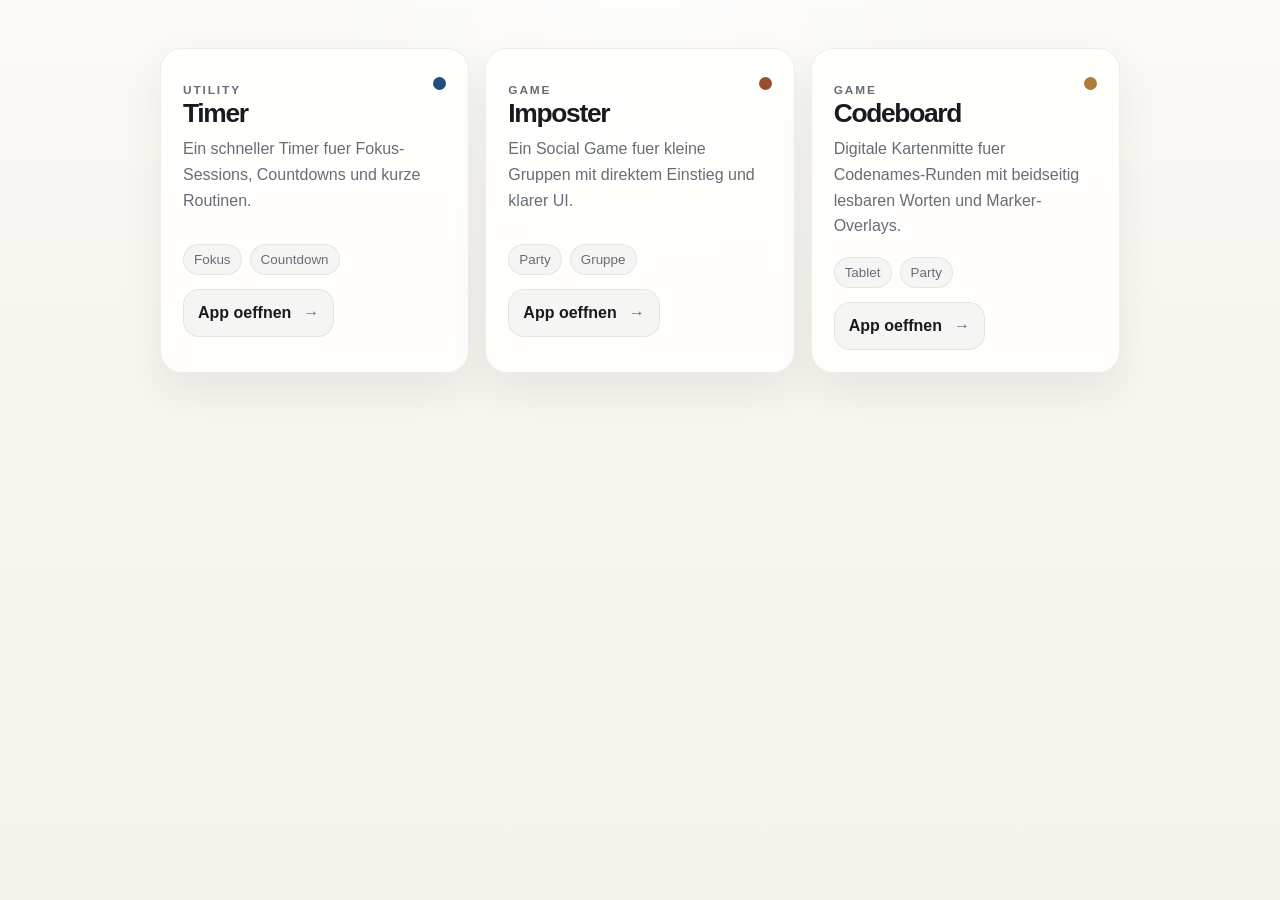
==== index.html @ 5695312e "Add Codeboard Codenames companion app" ====
<!doctype html>
<html lang="de">
<head>
  <meta charset="utf-8">
  <meta name="viewport" content="width=device-width, initial-scale=1">
  <meta name="theme-color" content="#171a1f">
  <title>html-apps</title>
  <style>
    :root {
      color-scheme: light;
      --bg: #f5f2ec;
      --surface-strong: rgba(255, 255, 253, 0.88);
      --line: rgba(23, 26, 31, 0.07);
      --ink: #171a1f;
      --muted: #666d78;
      --shadow: 0 18px 40px rgba(43, 35, 30, 0.08);
    }

    * {
      box-sizing: border-box;
    }

    html {
      scroll-behavior: smooth;
    }

    body {
      margin: 0;
      min-height: 100vh;
      font-family: "Avenir Next", "Helvetica Neue", "Segoe UI", sans-serif;
      color: var(--ink);
      background:
        radial-gradient(circle at top, rgba(255, 255, 255, 0.72), transparent 30%),
        linear-gradient(180deg, #faf8f4, var(--bg));
    }

    body::before {
      content: "";
      position: fixed;
      inset: 0;
      pointer-events: none;
      background: linear-gradient(180deg, rgba(255, 255, 255, 0.34), transparent 28%);
    }

    a {
      color: inherit;
      text-decoration: none;
    }

    .page {
      width: min(960px, calc(100% - 32px));
      margin: 0 auto;
      padding: 48px 0 56px;
      position: relative;
      z-index: 1;
    }

    .app-grid {
      display: grid;
      grid-template-columns: repeat(auto-fit, minmax(260px, 1fr));
      gap: 16px;
    }

    .app-card {
      --accent: #171a1f;
      display: grid;
      gap: 18px;
      min-height: 220px;
      padding: 22px;
      border-radius: 22px;
      border: 1px solid var(--line);
      background: var(--surface-strong);
      backdrop-filter: blur(10px);
      box-shadow: var(--shadow);
      transition: transform 160ms ease, box-shadow 160ms ease, border-color 160ms ease;
    }

    .app-card:hover {
      transform: translateY(-3px);
      border-color: rgba(23, 26, 31, 0.14);
      box-shadow: 0 24px 46px rgba(43, 35, 30, 0.12);
    }

    .card-top {
      display: flex;
      align-items: flex-start;
      justify-content: space-between;
      gap: 16px;
    }

    .app-mark {
      width: 13px;
      height: 13px;
      margin-top: 6px;
      border-radius: 50%;
      background: var(--accent);
      box-shadow: 0 0 0 8px rgba(255, 255, 255, 0.74);
      flex-shrink: 0;
    }

    .app-type {
      margin: 0 0 8px;
      font-size: 0.74rem;
      font-weight: 800;
      letter-spacing: 0.16em;
      text-transform: uppercase;
      color: var(--muted);
    }

    .app-card h3 {
      margin: 0;
      font-size: 1.65rem;
      line-height: 1;
      letter-spacing: -0.05em;
    }

    .app-card p {
      margin: 10px 0 0;
      color: var(--muted);
      line-height: 1.6;
    }

    .tag-row {
      display: flex;
      gap: 8px;
      flex-wrap: wrap;
    }

    .tag {
      display: inline-flex;
      padding: 7px 10px;
      border-radius: 999px;
      background: rgba(23, 26, 31, 0.04);
      border: 1px solid rgba(23, 26, 31, 0.07);
      color: var(--muted);
      font-size: 0.84rem;
    }

    .app-link {
      display: inline-flex;
      align-items: center;
      justify-content: space-between;
      gap: 12px;
      margin-top: 14px;
      min-height: 48px;
      padding: 0 14px;
      border-radius: 16px;
      background: rgba(23, 26, 31, 0.04);
      border: 1px solid rgba(23, 26, 31, 0.07);
      font-weight: 700;
    }

    .app-link span:last-child {
      color: var(--muted);
    }

    @media (max-width: 640px) {
      .page {
        width: min(960px, calc(100% - 20px));
        padding-top: 20px;
      }

      .app-card {
        padding: 18px;
        border-radius: 20px;
      }
    }

    @media (prefers-reduced-motion: reduce) {
      *,
      *::before,
      *::after {
        animation: none !important;
        transition: none !important;
        scroll-behavior: auto !important;
      }
    }
  </style>
</head>
<body>
  <main class="page">
    <div id="appGrid" class="app-grid" aria-label="Programme"></div>
  </main>

  <script>
    // Neue Apps hier ergaenzen.
    const apps = [
      {
        name: "Timer",
        type: "Utility",
        href: "./Timer/",
        description: "Ein schneller Timer fuer Fokus-Sessions, Countdowns und kurze Routinen.",
        tags: ["Fokus", "Countdown"],
        accent: "#1f4f7a"
      },
      {
        name: "Imposter",
        type: "Game",
        href: "./Imposter/",
        description: "Ein Social Game fuer kleine Gruppen mit direktem Einstieg und klarer UI.",
        tags: ["Party", "Gruppe"],
        accent: "#9a4e2f"
      },
      {
        name: "Codeboard",
        type: "Game",
        href: "./Codeboard/",
        description: "Digitale Kartenmitte fuer Codenames-Runden mit beidseitig lesbaren Worten und Marker-Overlays.",
        tags: ["Tablet", "Party"],
        accent: "#b07a3a"
      }
    ];

    const appGrid = document.getElementById("appGrid");
    appGrid.innerHTML = apps.map((app) => `
      <article class="app-card" style="--accent: ${app.accent};">
        <div>
          <div class="card-top">
            <div>
              <p class="app-type">${app.type}</p>
              <h3>${app.name}</h3>
            </div>
            <span class="app-mark" aria-hidden="true"></span>
          </div>
          <p>${app.description}</p>
        </div>
        <div>
          <div class="tag-row">
            ${app.tags.map((tag) => `<span class="tag">${tag}</span>`).join("")}
          </div>
          <a class="app-link" href="${app.href}">
            <span>App oeffnen</span>
            <span>→</span>
          </a>
        </div>
      </article>
    `).join("");
  </script>
</body>
</html>
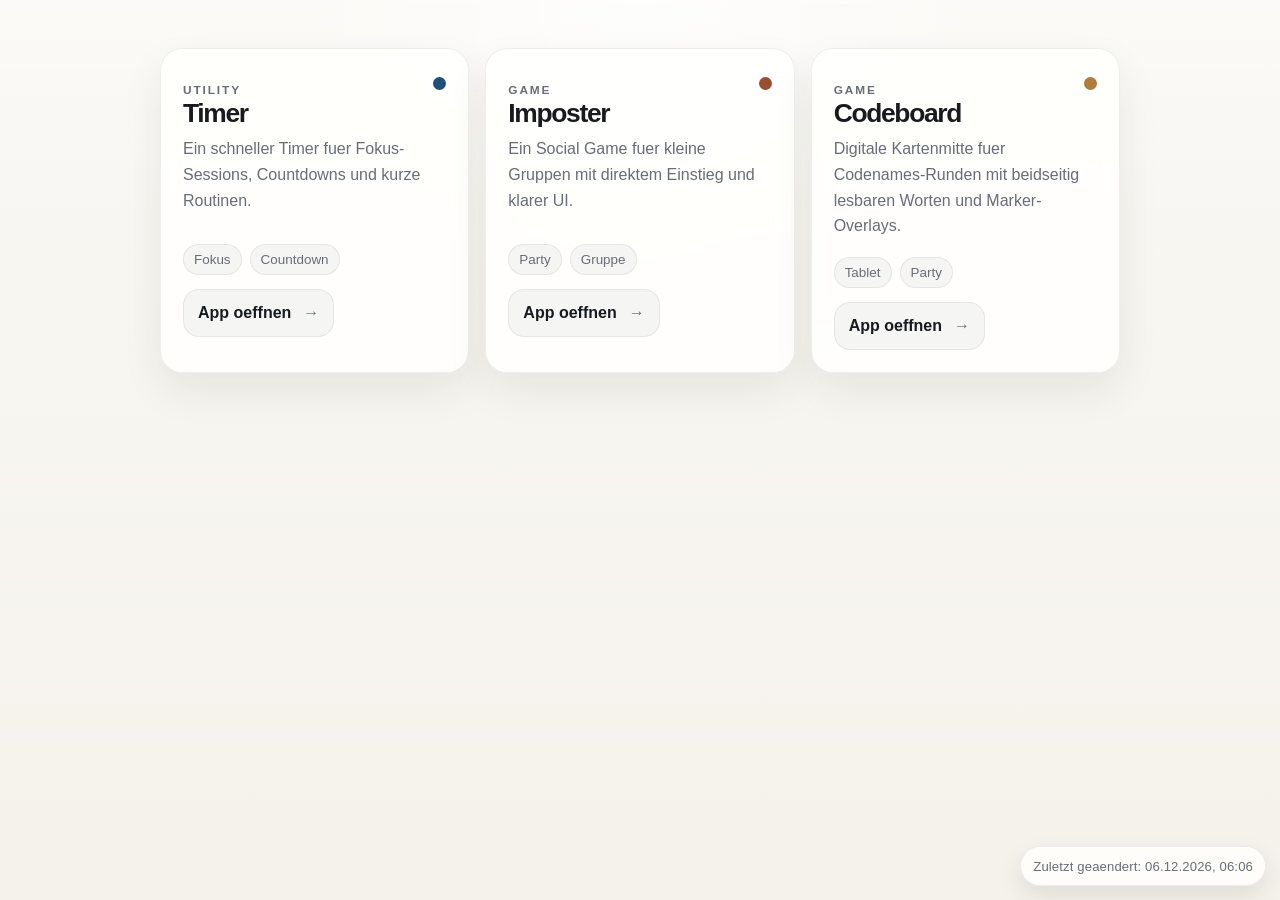
==== commit 8f561feb: "Refine Codeboard cards and show last update on home page" ====
--- a/index.html
+++ b/index.html
@@ -154,6 +154,25 @@
       color: var(--muted);
     }
 
+    .page-stamp {
+      position: fixed;
+      right: 14px;
+      bottom: 14px;
+      z-index: 2;
+      display: inline-flex;
+      align-items: center;
+      min-height: 40px;
+      padding: 9px 12px;
+      border-radius: 999px;
+      border: 1px solid rgba(23, 26, 31, 0.08);
+      background: rgba(255, 255, 253, 0.84);
+      backdrop-filter: blur(10px);
+      box-shadow: 0 10px 24px rgba(43, 35, 30, 0.1);
+      color: var(--muted);
+      font-size: 0.82rem;
+      letter-spacing: 0.01em;
+    }
+
     @media (max-width: 640px) {
       .page {
         width: min(960px, calc(100% - 20px));
@@ -163,6 +182,15 @@
       .app-card {
         padding: 18px;
         border-radius: 20px;
+      }
+
+      .page-stamp {
+        right: 10px;
+        bottom: 10px;
+        max-width: calc(100vw - 20px);
+        min-height: 36px;
+        padding: 8px 11px;
+        font-size: 0.76rem;
       }
     }
 
@@ -181,6 +209,7 @@
   <main class="page">
     <div id="appGrid" class="app-grid" aria-label="Programme"></div>
   </main>
+  <div id="pageStamp" class="page-stamp" aria-live="polite"></div>
 
   <script>
     // Neue Apps hier ergaenzen.
@@ -212,6 +241,7 @@
     ];
 
     const appGrid = document.getElementById("appGrid");
+    const pageStamp = document.getElementById("pageStamp");
     appGrid.innerHTML = apps.map((app) => `
       <article class="app-card" style="--accent: ${app.accent};">
         <div>
@@ -235,6 +265,15 @@
         </div>
       </article>
     `).join("");
+
+    const modifiedDate = new Date(document.lastModified);
+    const hasValidDate = !Number.isNaN(modifiedDate.getTime());
+    pageStamp.textContent = hasValidDate
+      ? `Zuletzt geaendert: ${new Intl.DateTimeFormat("de-DE", {
+          dateStyle: "medium",
+          timeStyle: "short"
+        }).format(modifiedDate)}`
+      : "Zuletzt geaendert: unbekannt";
   </script>
 </body>
 </html>
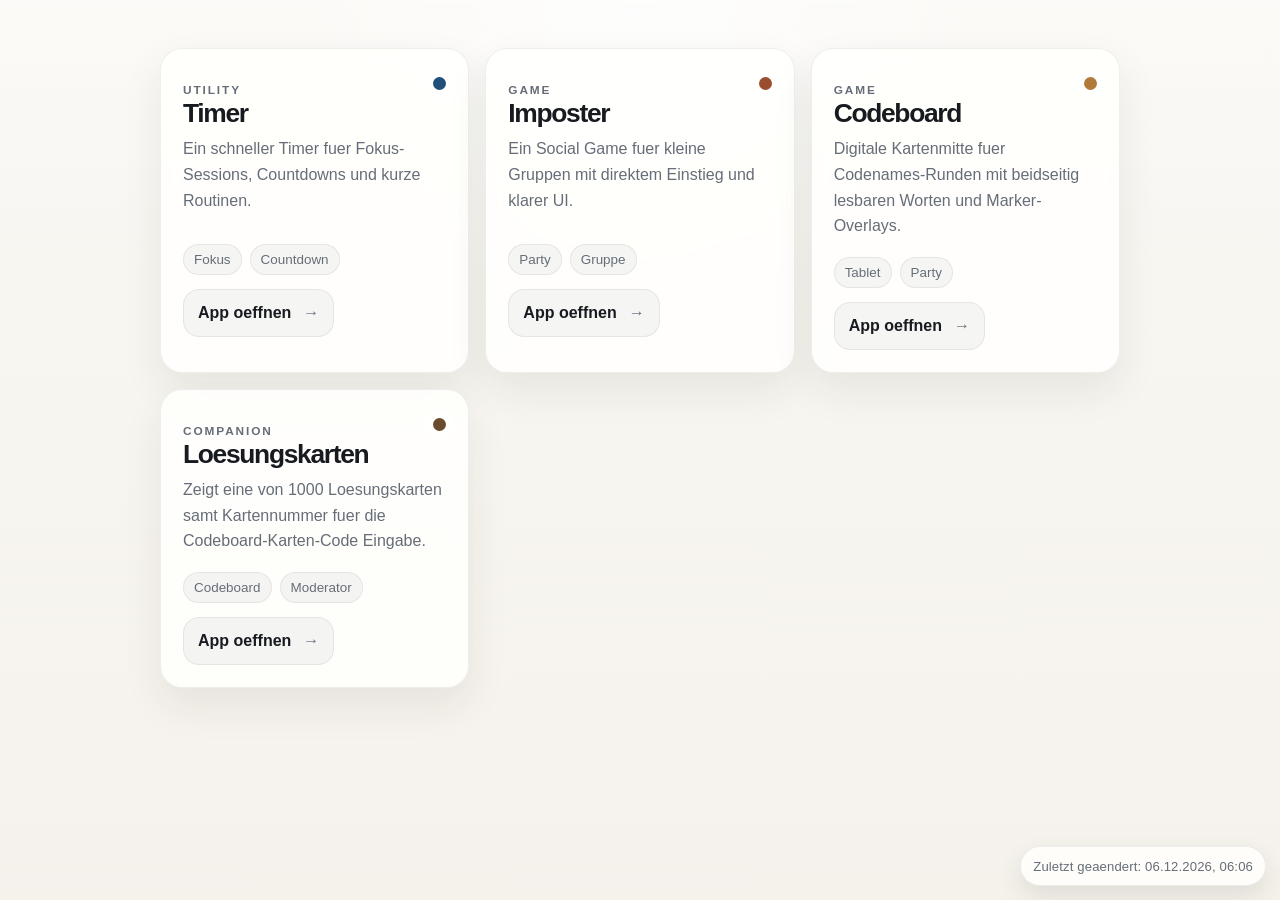
==== commit e8fcb9a1: "Add solution-card mode and companion card viewer app" ====
--- a/index.html
+++ b/index.html
@@ -237,6 +237,14 @@
         description: "Digitale Kartenmitte fuer Codenames-Runden mit beidseitig lesbaren Worten und Marker-Overlays.",
         tags: ["Tablet", "Party"],
         accent: "#b07a3a"
+      },
+      {
+        name: "Loesungskarten",
+        type: "Companion",
+        href: "./Solutioncards/",
+        description: "Zeigt eine von 1000 Loesungskarten samt Kartennummer fuer die Codeboard-Karten-Code Eingabe.",
+        tags: ["Codeboard", "Moderator"],
+        accent: "#6a4b2d"
       }
     ];
 
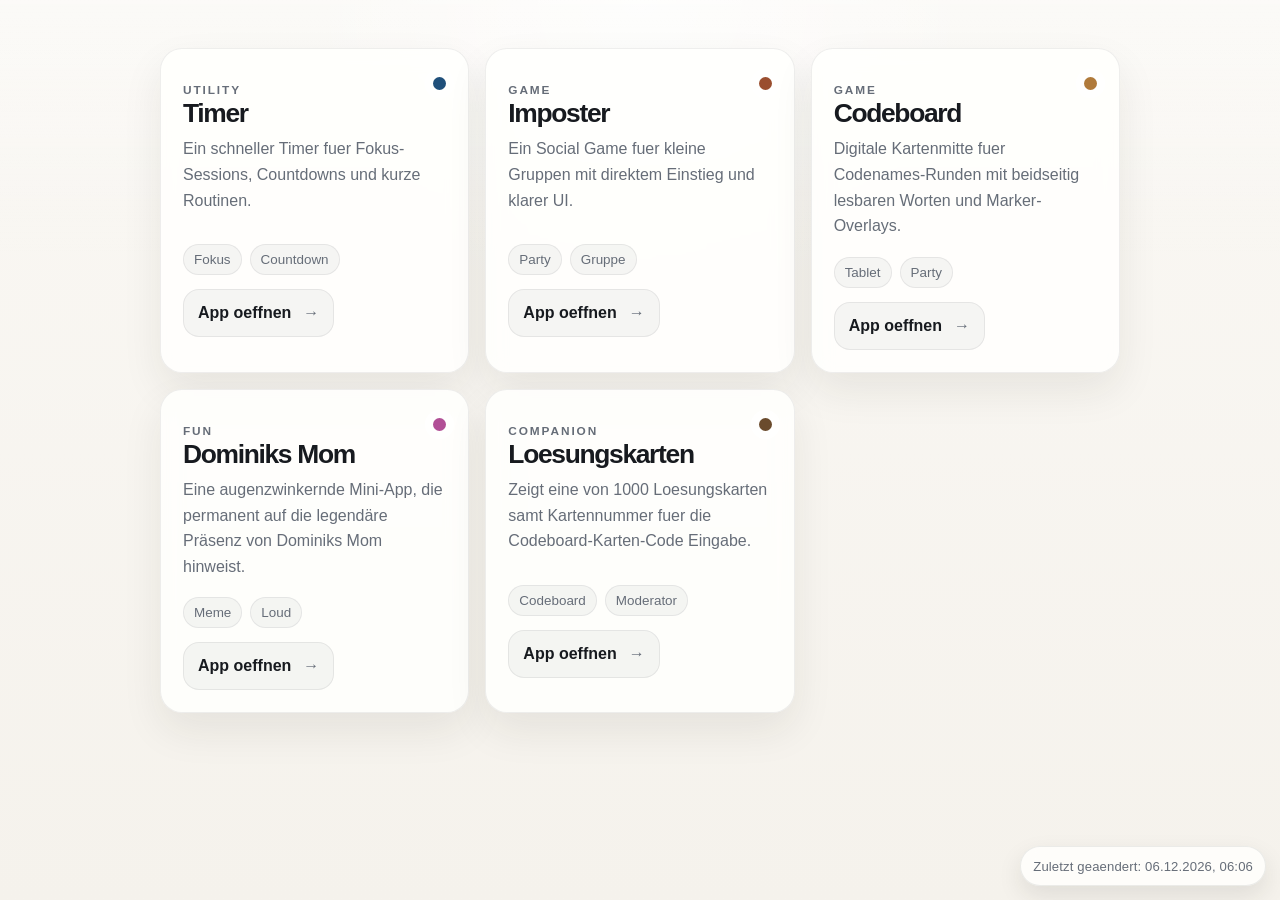
==== commit 8a2dbda6: "Add Dominiks Mom fun app and link from homepage" ====
--- a/index.html
+++ b/index.html
@@ -237,6 +237,14 @@
         description: "Digitale Kartenmitte fuer Codenames-Runden mit beidseitig lesbaren Worten und Marker-Overlays.",
         tags: ["Tablet", "Party"],
         accent: "#b07a3a"
+      },
+      {
+        name: "Dominiks Mom",
+        type: "Fun",
+        href: "./DominiksMom/",
+        description: "Eine augenzwinkernde Mini-App, die permanent auf die legendäre Präsenz von Dominiks Mom hinweist.",
+        tags: ["Meme", "Loud"],
+        accent: "#b14f96"
       },
       {
         name: "Loesungskarten",
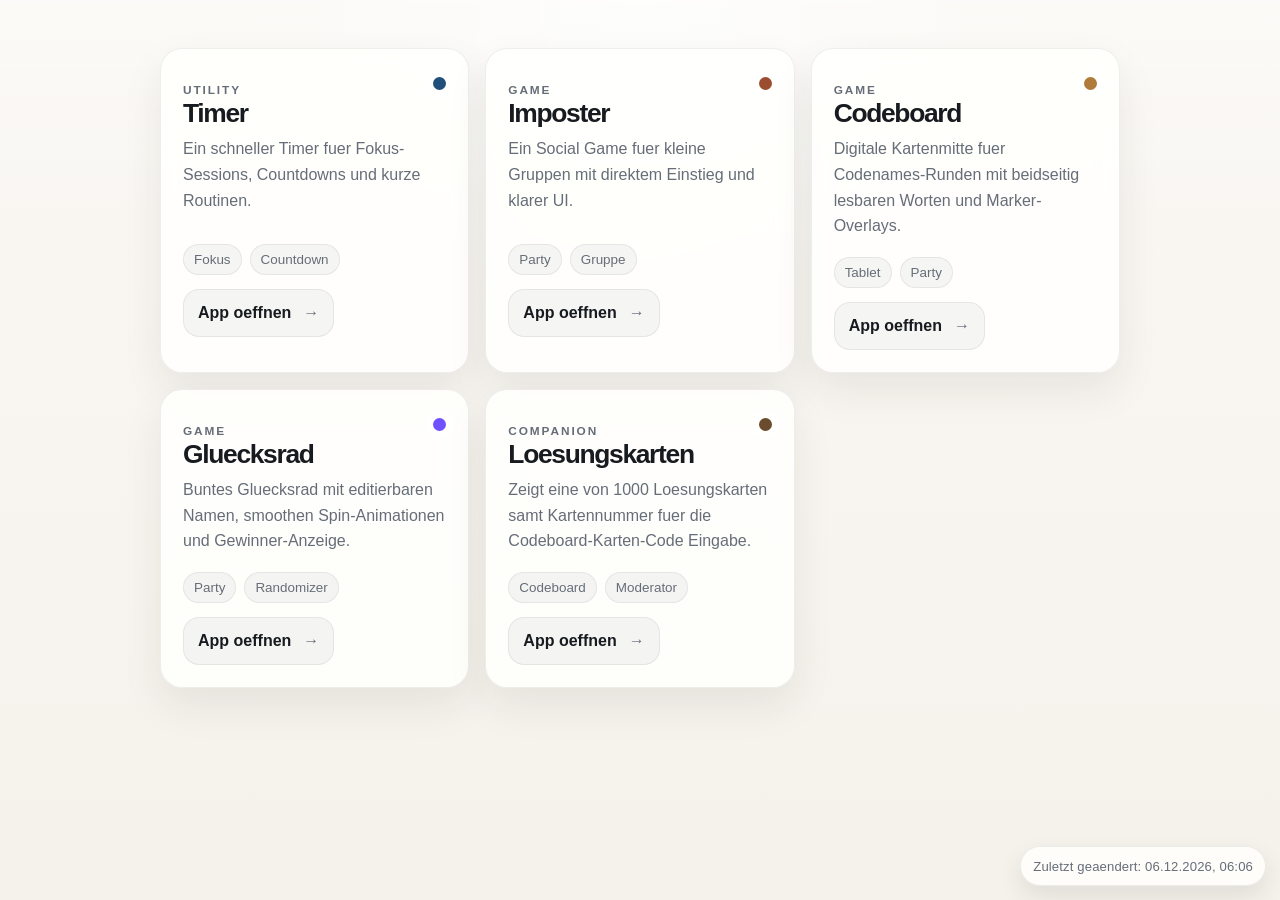
==== commit 928da956: "Add animated Gluecksrad app with editable participant list" ====
--- a/index.html
+++ b/index.html
@@ -239,12 +239,12 @@
         accent: "#b07a3a"
       },
       {
-        name: "Dominiks Mom",
-        type: "Fun",
-        href: "./DominiksMom/",
-        description: "Eine augenzwinkernde Mini-App, die permanent auf die legendäre Präsenz von Dominiks Mom hinweist.",
-        tags: ["Meme", "Loud"],
-        accent: "#b14f96"
+        name: "Gluecksrad",
+        type: "Game",
+        href: "./Gluecksrad/",
+        description: "Buntes Gluecksrad mit editierbaren Namen, smoothen Spin-Animationen und Gewinner-Anzeige.",
+        tags: ["Party", "Randomizer"],
+        accent: "#6f51ff"
       },
       {
         name: "Loesungskarten",
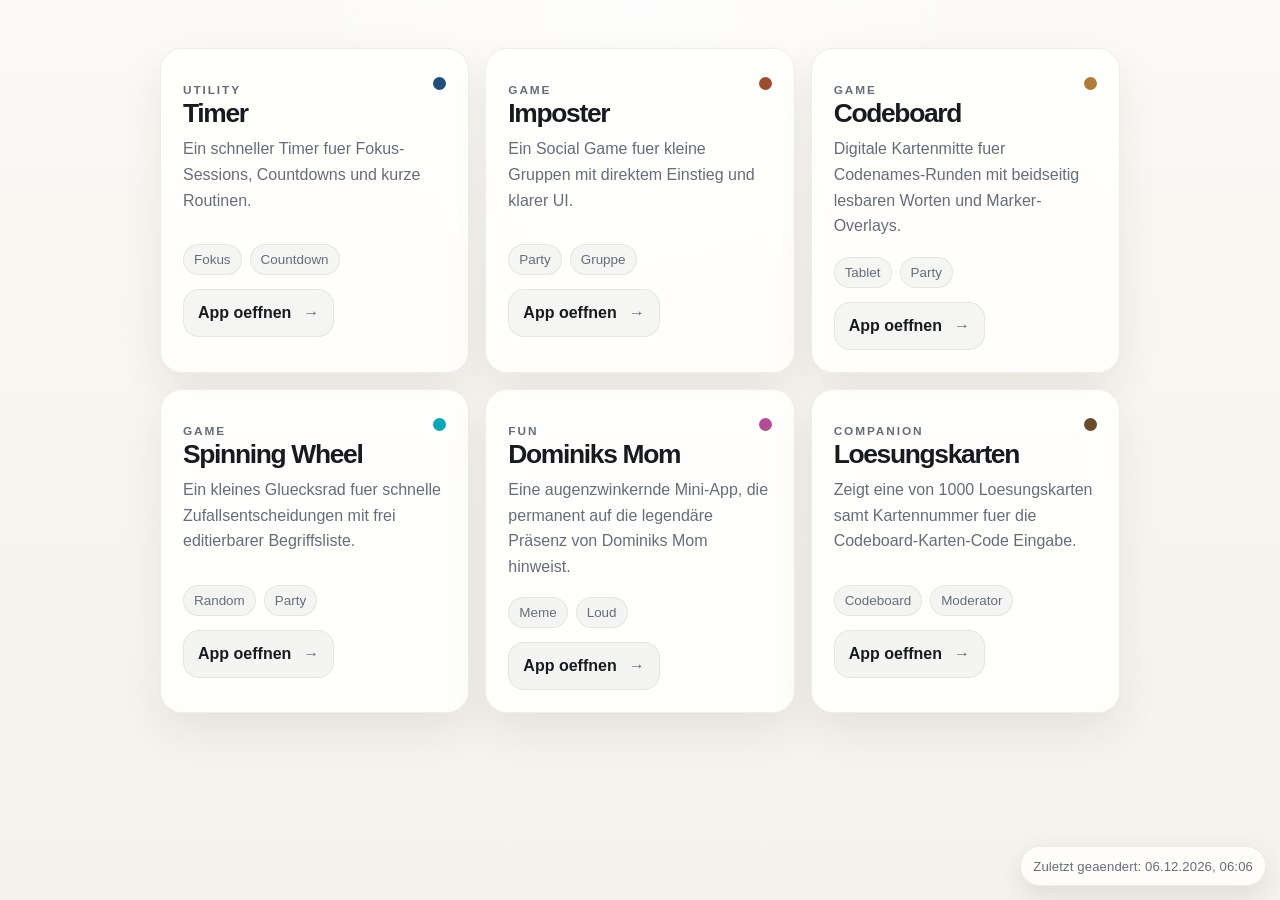
==== commit ce69d462: "Add Spinning Wheel app and homepage link" ====
--- a/index.html
+++ b/index.html
@@ -239,12 +239,20 @@
         accent: "#b07a3a"
       },
       {
-        name: "Gluecksrad",
+        name: "Spinning Wheel",
         type: "Game",
-        href: "./Gluecksrad/",
-        description: "Buntes Gluecksrad mit editierbaren Namen, smoothen Spin-Animationen und Gewinner-Anzeige.",
-        tags: ["Party", "Randomizer"],
-        accent: "#6f51ff"
+        href: "./SpinningWheel/",
+        description: "Ein kleines Gluecksrad fuer schnelle Zufallsentscheidungen mit frei editierbarer Begriffsliste.",
+        tags: ["Random", "Party"],
+        accent: "#0ea5b6"
+      },
+      {
+        name: "Dominiks Mom",
+        type: "Fun",
+        href: "./DominiksMom/",
+        description: "Eine augenzwinkernde Mini-App, die permanent auf die legendäre Präsenz von Dominiks Mom hinweist.",
+        tags: ["Meme", "Loud"],
+        accent: "#b14f96"
       },
       {
         name: "Loesungskarten",
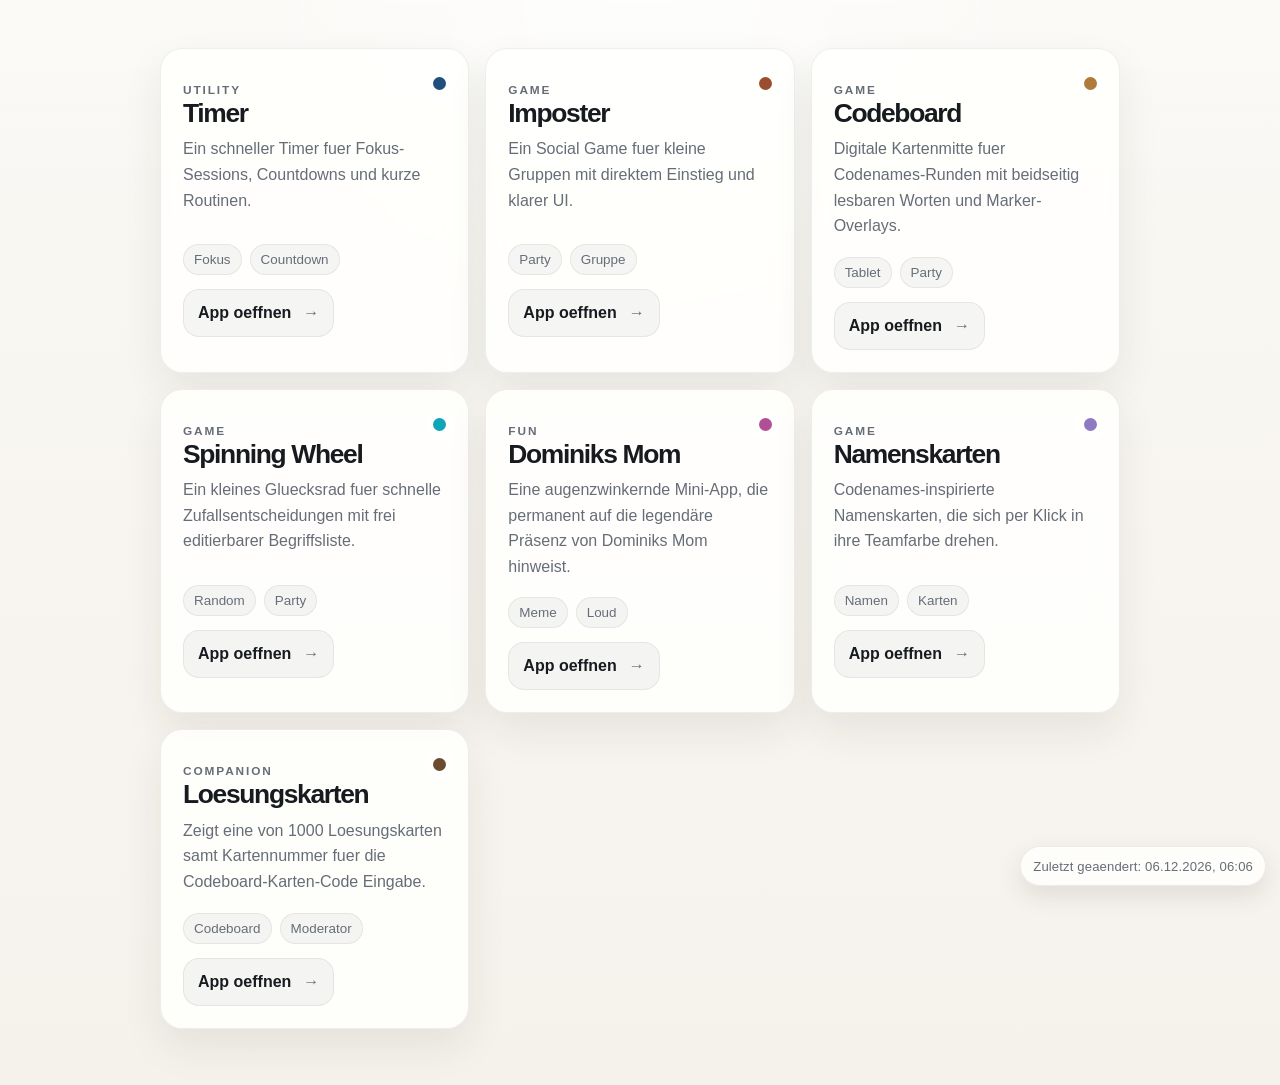
==== commit 2a216ba3: "Add Namenskarten flip-card app" ====
--- a/index.html
+++ b/index.html
@@ -253,6 +253,15 @@
         description: "Eine augenzwinkernde Mini-App, die permanent auf die legendäre Präsenz von Dominiks Mom hinweist.",
         tags: ["Meme", "Loud"],
         accent: "#b14f96"
+      },
+
+      {
+        name: "Namenskarten",
+        type: "Game",
+        href: "./Namenkarten/",
+        description: "Codenames-inspirierte Namenskarten, die sich per Klick in ihre Teamfarbe drehen.",
+        tags: ["Namen", "Karten"],
+        accent: "#8d7ac1"
       },
       {
         name: "Loesungskarten",
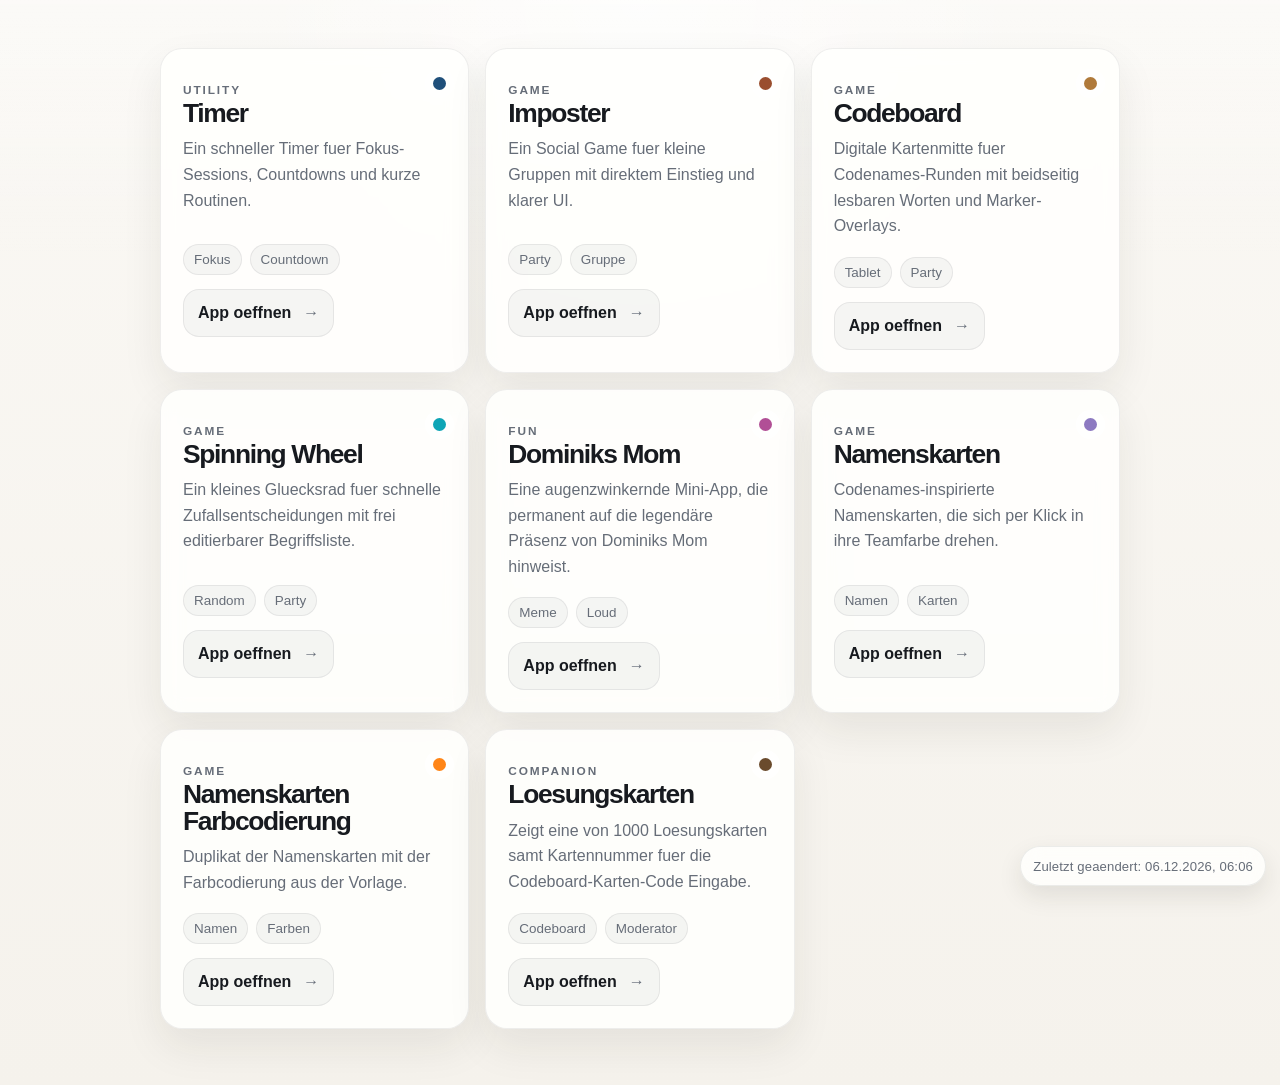
==== commit ec823c24: "Add color-coded name cards duplicate" ====
--- a/index.html
+++ b/index.html
@@ -262,6 +262,14 @@
         description: "Codenames-inspirierte Namenskarten, die sich per Klick in ihre Teamfarbe drehen.",
         tags: ["Namen", "Karten"],
         accent: "#8d7ac1"
+      },
+      {
+        name: "Namenskarten Farbcodierung",
+        type: "Game",
+        href: "./NamenkartenFarben/",
+        description: "Duplikat der Namenskarten mit der Farbcodierung aus der Vorlage.",
+        tags: ["Namen", "Farben"],
+        accent: "#ff8517"
       },
       {
         name: "Loesungskarten",
